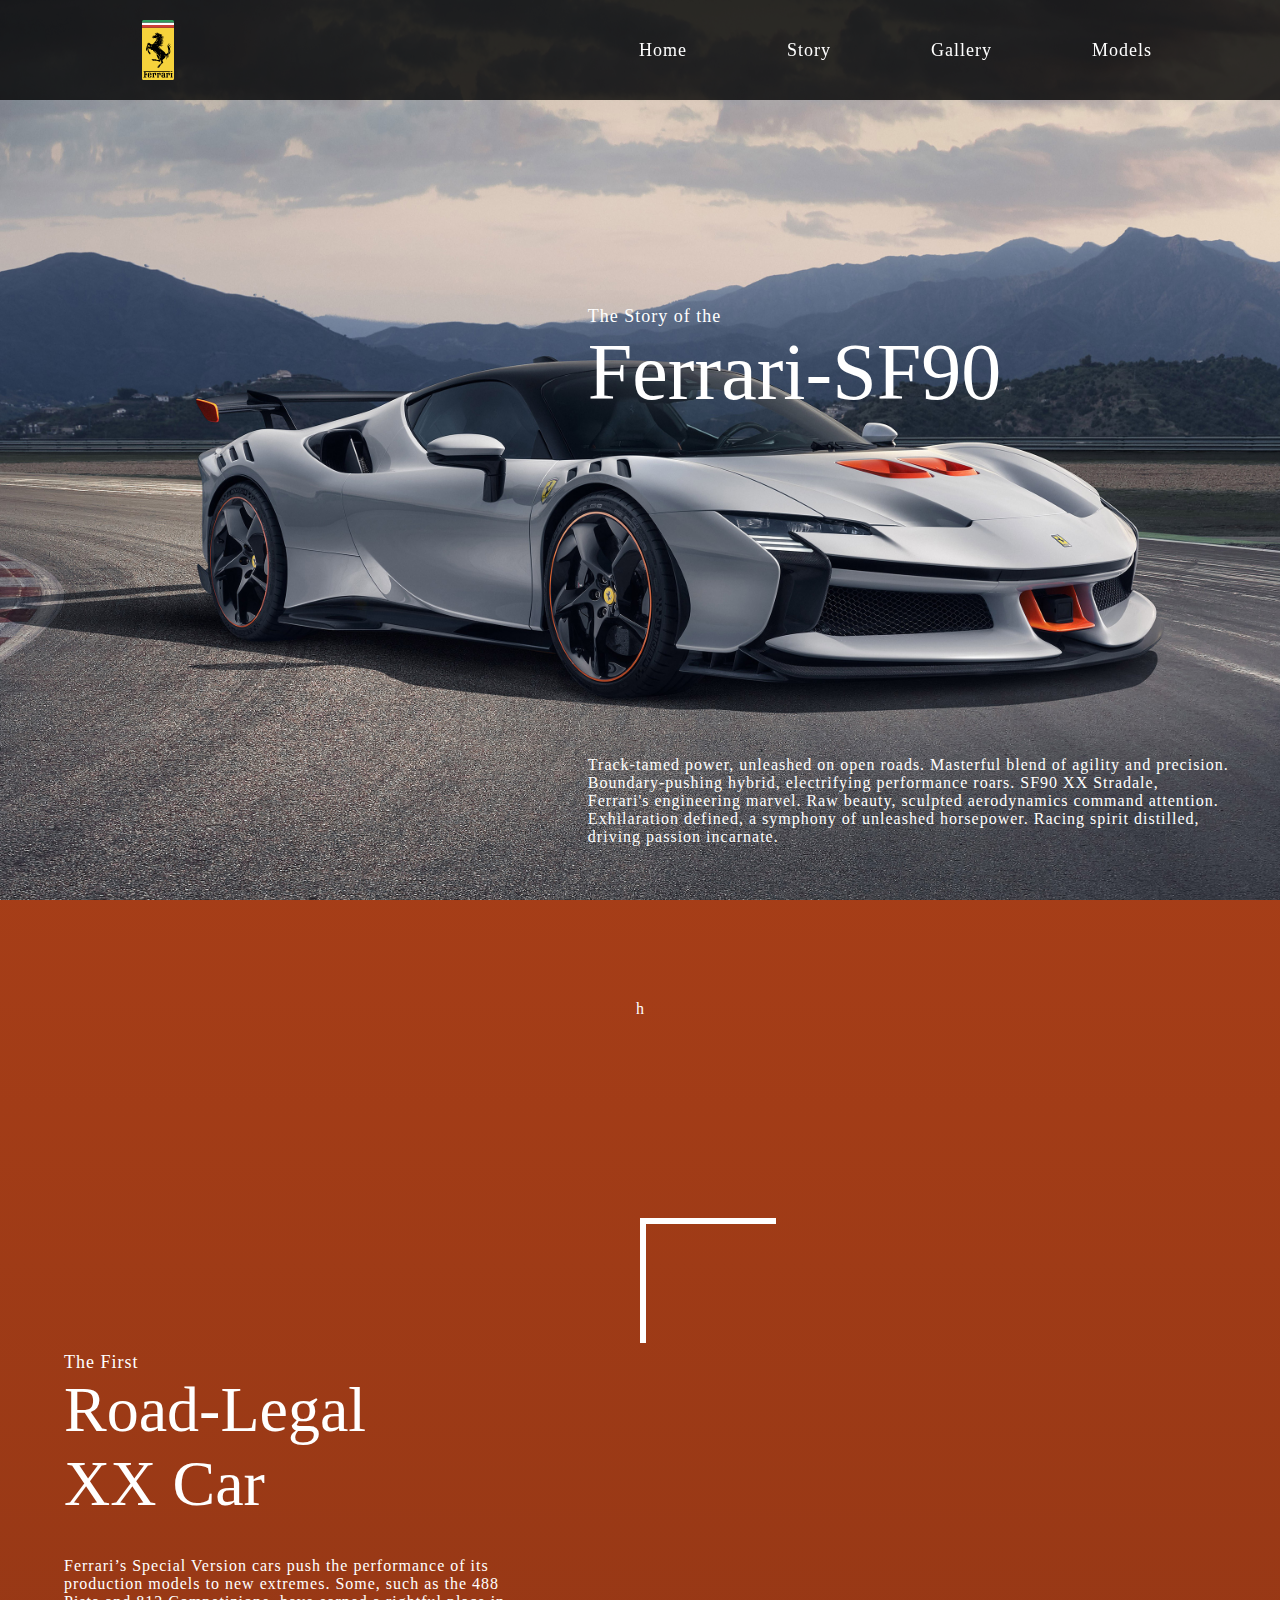
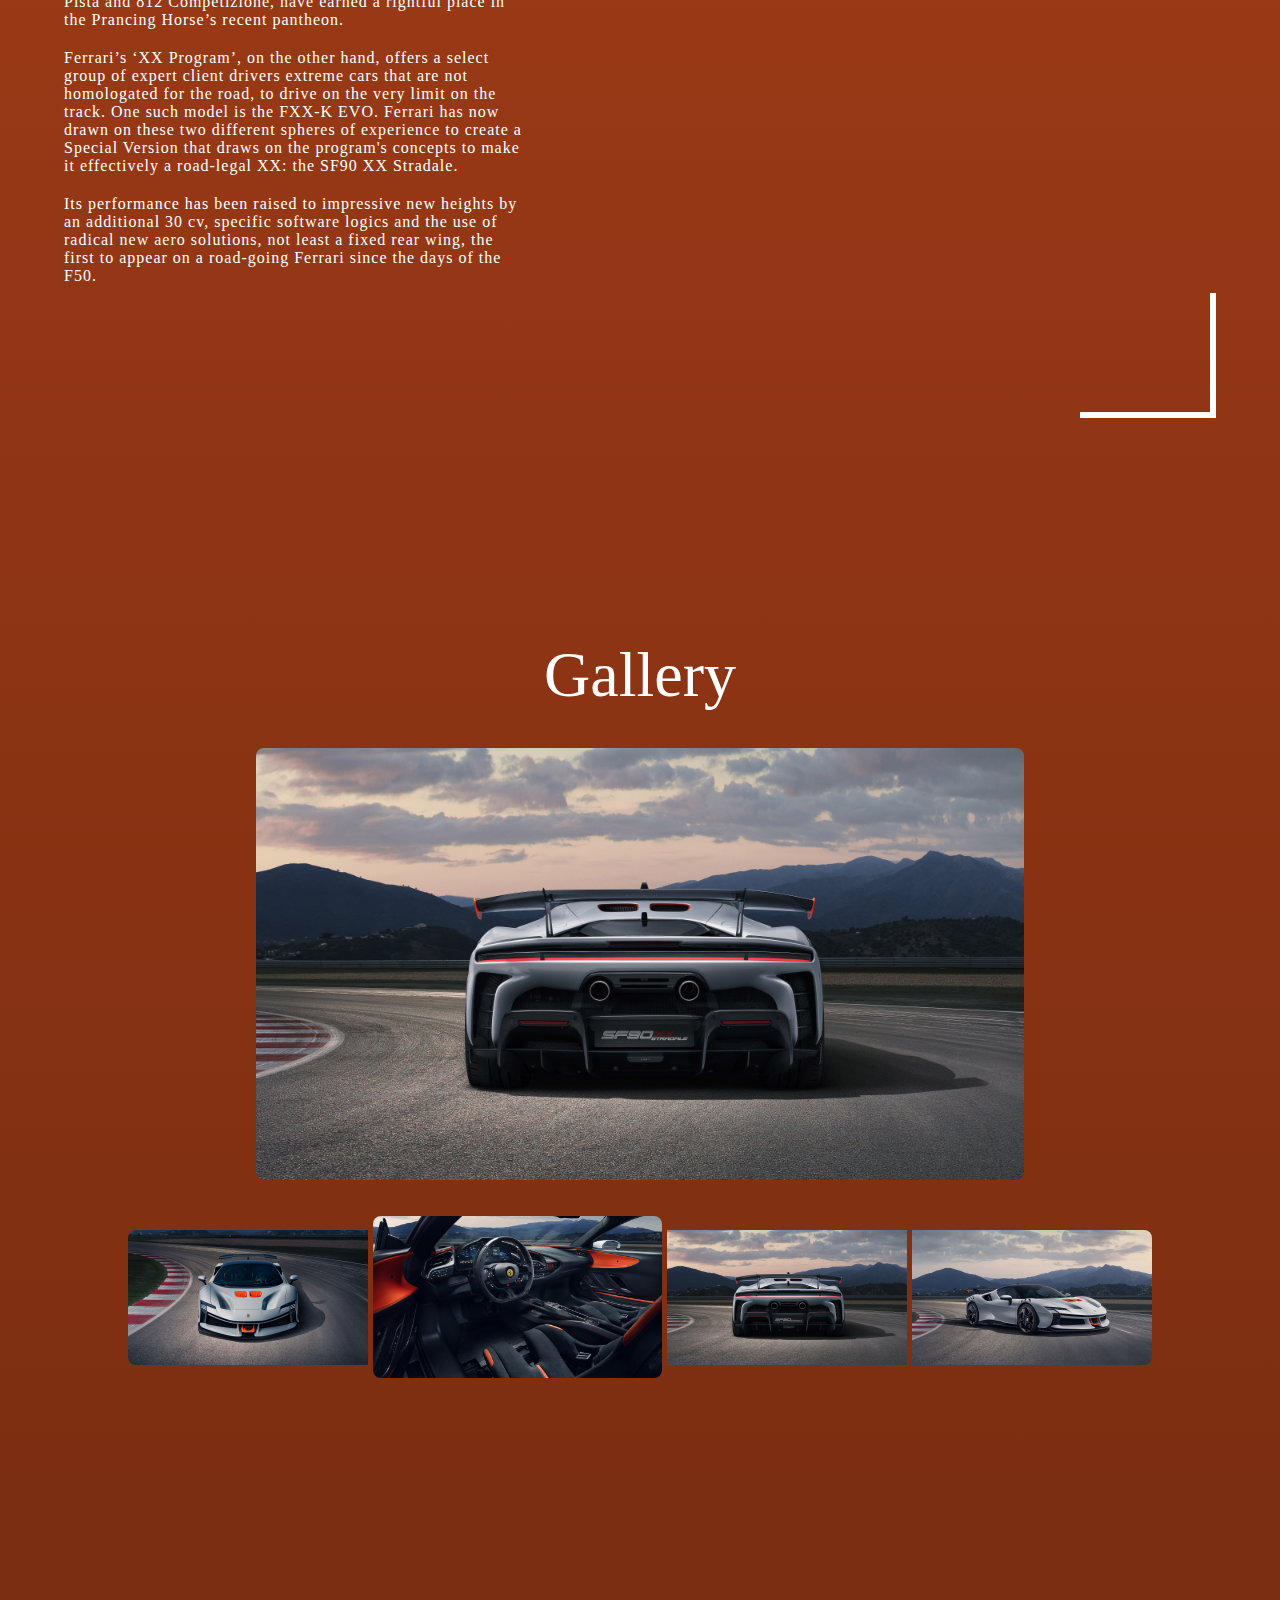
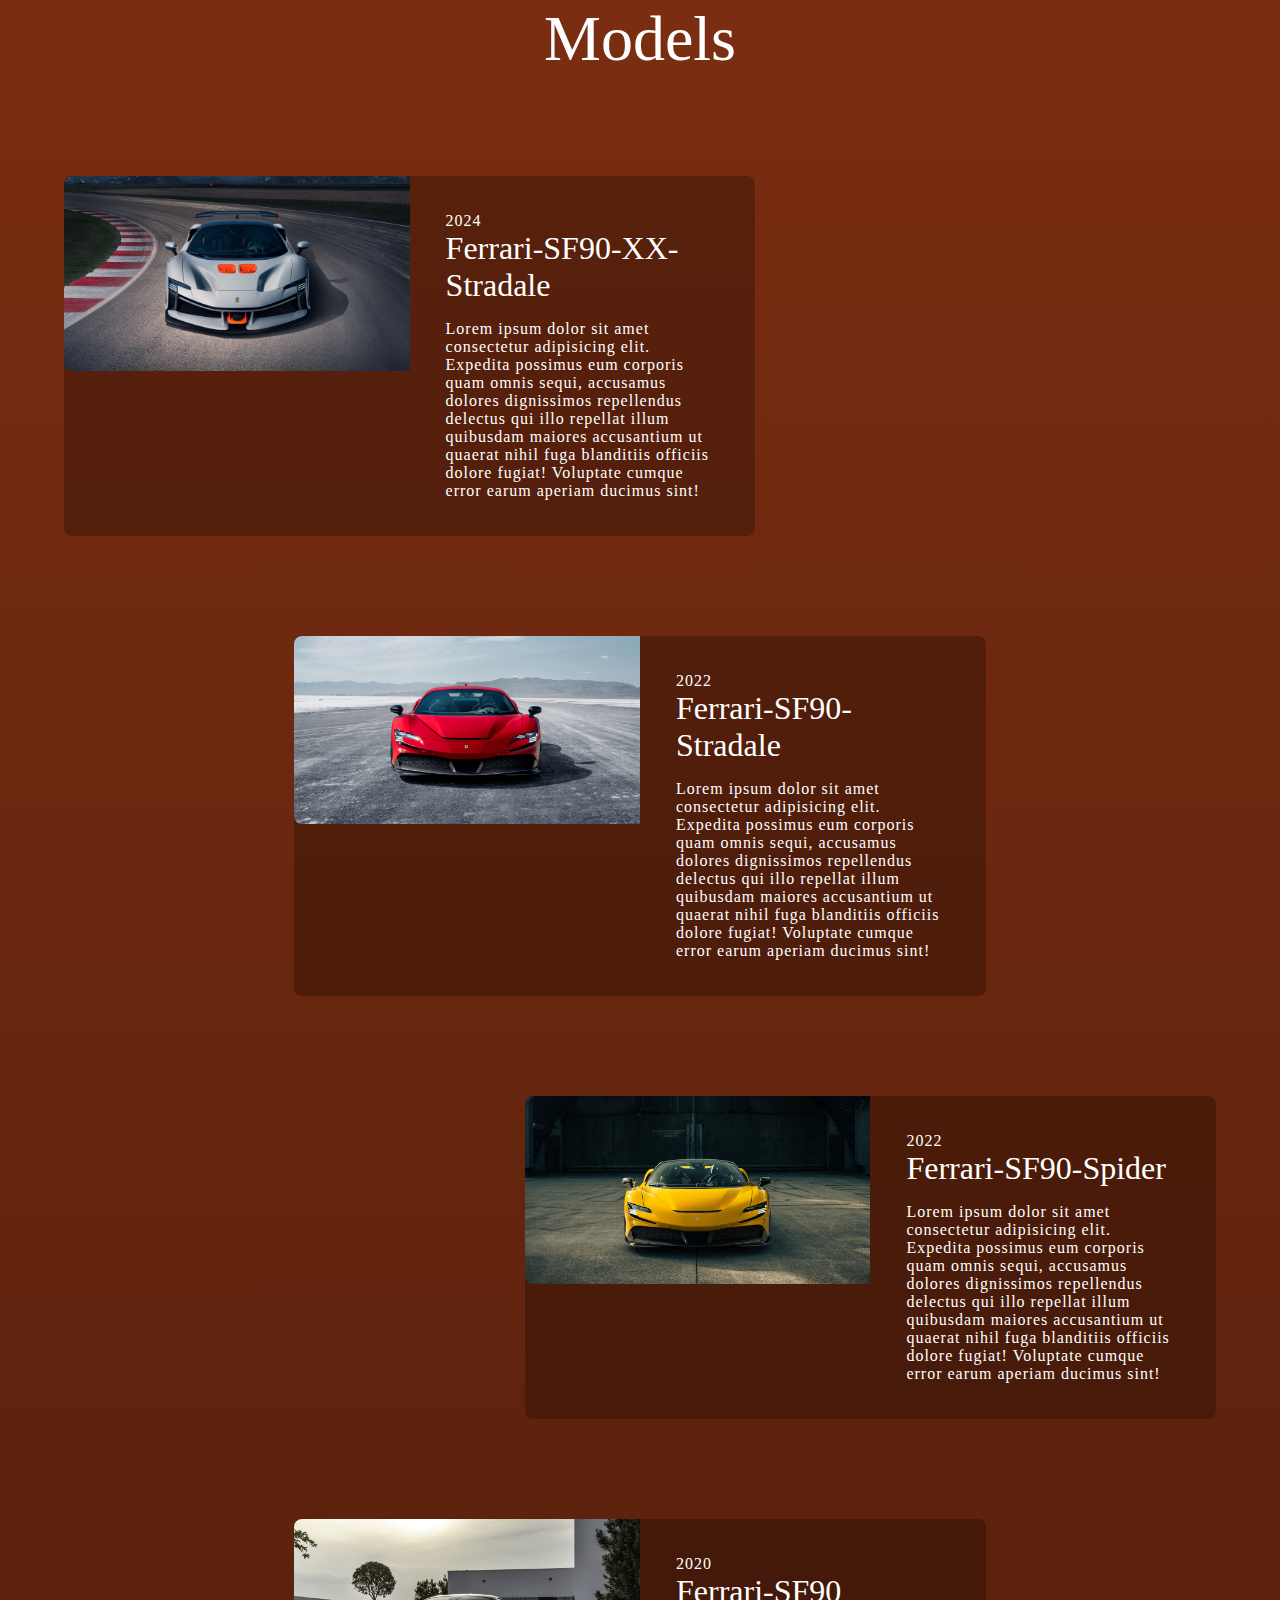
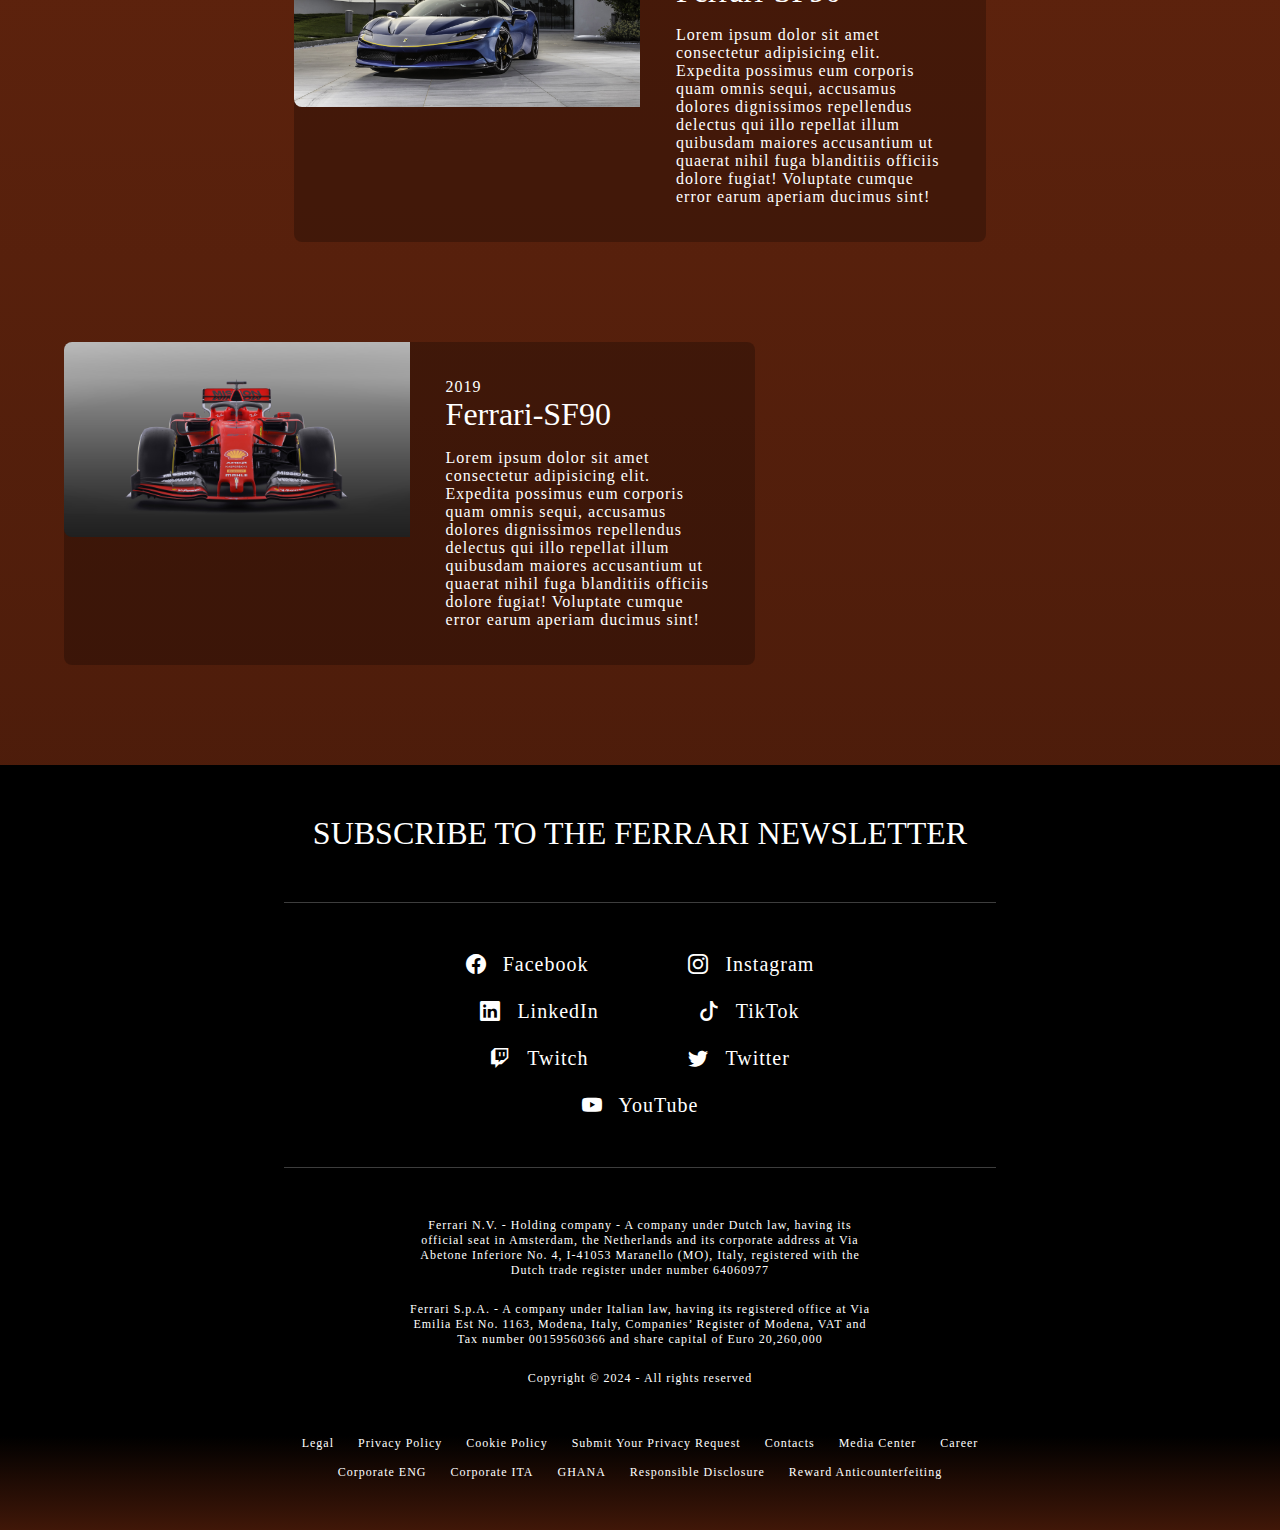
==== Ferrari/index.html @ c0ad2fe6 "Initial Git Push" ====
<!DOCTYPE html>
<html lang="en">
  <!-- ---------------------------------------------------------------------------------------- -->
  <head>
    <!-- Metadata -->
    <!-- ---------------------------------------------------------------------------------------- -->
    <meta charset="UTF-8" />
    <meta name="viewport" content="width=device-width, initial-scale=1.0" />
    <meta name="author" content="Christopher Odoom" />
    <!-- ---------------------------------------------------------------------------------------- -->
    <!-- Favicon -->
    <!-- ---------------------------------------------------------------------------------------- -->
    <link rel="icon" type="image/svg+xml" href="assets/svg/ferrari-rect.svg" />
    <!-- ---------------------------------------------------------------------------------------- -->
    <!-- Title -->
    <!-- ---------------------------------------------------------------------------------------- -->
    <title>Ferrari SF90</title>
    <!-- ---------------------------------------------------------------------------------------- -->
    <!-- Stylesheets -->
    <!-- ---------------------------------------------------------------------------------------- -->
    <!-- Custom -->
    <link rel="stylesheet" type="text/css" href="./assets/css/generic.css" />
    <link rel="stylesheet" type="text/css" href="./assets/css/home.css" />
    <link rel="stylesheet" type="text/css" href="./assets/css/story.css" />
    <link rel="stylesheet" type="text/css" href="./assets/css/gallery.css" />
    <link rel="stylesheet" type="text/css" href="./assets/css/models.css" />
    <link rel="stylesheet" type="text/css" href="./assets/css/footer.css" />
    <!-- Open-Source -->
    <link
      rel="stylesheet"
      type="text/css"
      href="./assets/css/open-source/bootstrap-icons/bootstrap-icons.min.css"
    />
    <!-- ---------------------------------------------------------------------------------------- -->
  </head>
  <!-- ---------------------------------------------------------------------------------------- -->
  <!-- Body -->
  <!-- ---------------------------------------------------------------------------------------- -->
  <body>
    <!-- ---------------------------------------------------------------------------------------- -->
    <main class="container">
      <!-- Navbar -->
      <!-- ----------------------------------------------------------------------------------- -->
      <header id="navbar">
        <nav>
          <!-- Logo -->
          <img src="./assets/svg/ferrari-rect.svg" alt="logo" />
          <!-- Nav Links -->
          <ul id="nav-links">
            <li><a href="#home-container">Home</a></li>
            <li><a href="#story-container">Story</a></li>
            <li><a href="#gallery-container">Gallery</a></li>
            <li><a href="#models-container">Models</a></li>
            <!-- <li><a href="#contact">Contact Us</a></li> -->
          </ul>
        </nav>
      </header>
      <!-- ----------------------------------------------------------------------------------- -->
      <!-- Home Container-->
      <!-- ----------------------------------------------------------------------------------- -->
      <section id="home-container">
        <!-- Home-Text-Container -->
        <!-- ----------------------------------------------------------------------------------- -->
        <div class="home-text-container">
          <header class="home-head">
            <p class="pre-head">The Story of the</p>
            <h1>Ferrari-SF90</h1>
          </header>
          <!-- Home-Paragraph -->
          <!-- ----------------------------------------------------------------------------------- -->
          <p class="home-paragraph">
            Track-tamed power, unleashed on open roads. Masterful blend of
            agility and precision. <br />
            Boundary-pushing hybrid, electrifying performance roars. SF90 XX
            Stradale, <br />
            Ferrari's engineering marvel. Raw beauty, sculpted aerodynamics
            command attention. <br />
            Exhilaration defined, a symphony of unleashed horsepower. Racing
            spirit distilled, <br />
            driving passion incarnate.
          </p>
        </div>
      </section>
      h
      <!-- ----------------------------------------------------------------------------------- -->
      <!-- Story Container-->
      <!-- ----------------------------------------------------------------------------------- -->
      <section id="story-container">
        <div class="story-sub-container">
          <!-- Story-Text-Container -->
          <!-- ----------------------------------------------------------------------------------- -->
          <div class="story-text-container">
            <header>
              <p class="pre-head">The First</p>
              <h2>
                Road-Legal <br />
                XX Car
              </h2>
            </header>
            <!-- Story-Paragraphs -->
            <!-- ----------------------------------------------------------------------------------- -->
            <div class="story-p-container">
              <p class="story-p">
                Ferrari’s Special Version cars push the performance of its
                production models to new extremes. Some, such as the 488 Pista
                and 812 Competizione, have earned a rightful place in the
                Prancing Horse’s recent pantheon.
              </p>
              <p class="story-p">
                Ferrari’s ‘XX Program’, on the other hand, offers a select group
                of expert client drivers extreme cars that are not homologated
                for the road, to drive on the very limit on the track. One such
                model is the FXX-K EVO. Ferrari has now drawn on these two
                different spheres of experience to create a Special Version that
                draws on the program's concepts to make it effectively a
                road-legal XX: the SF90 XX Stradale.
              </p>
              <p class="story-p">
                Its performance has been raised to impressive new heights by an
                additional 30 cv, specific software logics and the use of
                radical new aero solutions, not least a fixed rear wing, the
                first to appear on a road-going Ferrari since the days of the
                F50.
              </p>
            </div>
          </div>
          <!-- ----------------------------------------------------------------------------------- -->
          <!-- Story-Image-Container -->
          <!-- ----------------------------------------------------------------------------------- -->
          <div class="story-img">
            <!-- Story-Image-Borders -->
            <!-- ----------------------------------------------------------------------------------- -->
            <div class="top-left"></div>
            <!-- <div class="top-right"></div> -->
            <!-- <div class="bottom-left"></div> -->
            <div class="bottom-right"></div>
            <!-- ----------------------------------------------------------------------------------- -->
            <!-- Story-Image -->
            <!-- ----------------------------------------------------------------------------------- -->
            <div class="s-img">
              <img src="./assets/images/Mask-Interior.png" alt="" />
            </div>
            <!-- ----------------------------------------------------------------------------------- -->
          </div>
          <!-- ----------------------------------------------------------------------------------- -->
        </div>
      </section>
      <!-- ----------------------------------------------------------------------------------- -->
      <!-- Gallery -->
      <!-- ----------------------------------------------------------------------------------- -->
      <section id="gallery-container">
        <!-- head -->
        <!-- ----------------------------------------------------------------------------------- -->
        <header>
          <h2>Gallery</h2>
        </header>
        <!-- ----------------------------------------------------------------------------------- -->
        <!-- Gallery Preview -->
        <!-- ----------------------------------------------------------------------------------- -->
        <div class="gallery-preview">
          <img
          src="./assets/images/2024-Ferrari-SF90-XX-Stradale-Rear.png"
          alt=""
          />
        </div>
        <!-- ----------------------------------------------------------------------------------- -->
        <!-- Gallery Images -->
        <!-- ----------------------------------------------------------------------------------- -->
        <div class="gallery-img">
          <div class="img-1">
            <img
              src="./assets/images/2024-Ferrari-SF90-XX-Stradale-Front.png"
              alt=""
            />
          </div>
          <div class="img-2">
            <img
              src="./assets/images/2024-Ferrari-SF90-XX-Stradale-Interior.png"
              alt=""
            />
          </div>
          <div class="img-3">
            <img
              src="./assets/images/2024-Ferrari-SF90-XX-Stradale-Rear.png"
              alt=""
            />
          </div>
          <div class="img-4">
            <img
              src="./assets/images/2024-Ferrari-SF90-XX-Stradale.png"
              alt=""
            />
          </div>
        </div>
        <!-- ----------------------------------------------------------------------------------- -->
        <!-- End -->
      </section>
      <!-- ----------------------------------------------------------------------------------- -->
      <!-- Models -->
      <!-- ----------------------------------------------------------------------------------- -->
      <section id="models-container">
        <!-- head -->
        <header>
          <h2>Models</h2>
        </header>
        <!-- models -->
        <!-- 01 -->
        <div class="model-1">
          <!-- Model 1 Image -->
          <img
            src="./assets/images/2024-Ferrari-SF90-XX-Stradale-Front.png"
            alt=""
          />
          <!-- Model 1 Text -->
          <div class="text">
            <div class="head">
              <p>2024</p>
              <h3>Ferrari-SF90-XX-Stradale</h3>
            </div>
            <p>
              Lorem ipsum dolor sit amet consectetur adipisicing elit. Expedita
              possimus eum corporis quam omnis sequi, accusamus dolores
              dignissimos repellendus delectus qui illo repellat illum quibusdam
              maiores accusantium ut quaerat nihil fuga blanditiis officiis
              dolore fugiat! Voluptate cumque error earum aperiam ducimus sint!
            </p>
          </div>
        </div>
        <!-- 02 -->
        <div class="model-2">
          <!-- Model 2 Image -->
          <img
            src="./assets/images/2022-Novitec-Ferrari-SF90-Stradale-Front.png"
            alt=""
          />
          <!-- Model 2 Text -->
          <div class="text">
            <div class="head">
              <p>2022</p>
              <h3>Ferrari-SF90-Stradale</h3>
            </div>
            <p>
              Lorem ipsum dolor sit amet consectetur adipisicing elit. Expedita
              possimus eum corporis quam omnis sequi, accusamus dolores
              dignissimos repellendus delectus qui illo repellat illum quibusdam
              maiores accusantium ut quaerat nihil fuga blanditiis officiis
              dolore fugiat! Voluptate cumque error earum aperiam ducimus sint!
            </p>
          </div>
        </div>
        <!-- 03 -->
        <div class="model-3">
          <!-- Model 3 Image -->
          <img
            src="./assets/images/2022-Novitec-Ferrari-SF90-Spider-Front.png"
            alt=""
          />
          <!-- Model 3 Text -->
          <div class="text">
            <div class="head">
              <p>2022</p>
              <h3>Ferrari-SF90-Spider</h3>
            </div>
            <p>
              Lorem ipsum dolor sit amet consectetur adipisicing elit. Expedita
              possimus eum corporis quam omnis sequi, accusamus dolores
              dignissimos repellendus delectus qui illo repellat illum quibusdam
              maiores accusantium ut quaerat nihil fuga blanditiis officiis
              dolore fugiat! Voluptate cumque error earum aperiam ducimus sint!
            </p>
          </div>
        </div>
        <!-- 04 -->
        <div class="model-4">
          <!-- Model 4 Image -->
          <img src="./assets/images/2020-Ferrari-SF90-Stradale.png" alt="" />
          <!-- Model 4 Text -->
          <div class="text">
            <div class="head">
              <p>2020</p>
              <h3>Ferrari-SF90</h3>
            </div>
            <p>
              Lorem ipsum dolor sit amet consectetur adipisicing elit. Expedita
              possimus eum corporis quam omnis sequi, accusamus dolores
              dignissimos repellendus delectus qui illo repellat illum quibusdam
              maiores accusantium ut quaerat nihil fuga blanditiis officiis
              dolore fugiat! Voluptate cumque error earum aperiam ducimus sint!
            </p>
          </div>
        </div>
        <!-- 05 -->
        <div class="model-5">
          <!-- Model 5 Image -->
          <img
            src="./assets/images/2019-Formula1-Ferrari-SF90-Front.png"
            alt=""
          />
          <!-- Model 5 Text -->
          <div class="text">
            <div class="head">
              <p>2019</p>
              <h3>Ferrari-SF90</h3>
            </div>
            <p>
              Lorem ipsum dolor sit amet consectetur adipisicing elit. Expedita
              possimus eum corporis quam omnis sequi, accusamus dolores
              dignissimos repellendus delectus qui illo repellat illum quibusdam
              maiores accusantium ut quaerat nihil fuga blanditiis officiis
              dolore fugiat! Voluptate cumque error earum aperiam ducimus sint!
            </p>
          </div>
        </div>
        <!-- End -->
      </section>
      <!-- ----------------------------------------------------------------------------------- -->
      <!-- Footer -->
      <footer>
        <div class="newsletter">
          <h4>Subscribe to The Ferrari Newsletter</h4>
        </div>
        <div class="social-border">
          <div class="socials">
            <a href="#" class="social"
              ><i class="bi bi-facebook"></i>Facebook</a
            >
            <a href="#" class="social"
              ><i class="bi bi-instagram"></i>Instagram</a
            >
            <a href="#" class="social"
              ><i class="bi bi-linkedin"></i>LinkedIn</a
            >
            <a href="#" class="social"><i class="bi bi-tiktok"></i>TikTok</a>
            <a href="#" class="social"><i class="bi bi-twitch"></i>Twitch</a>
            <a href="#" class="social"><i class="bi bi-twitter"></i>Twitter</a>
            <a href="#" class="social"><i class="bi bi-youtube"></i>YouTube</a>
          </div>
        </div>
        <div class="info">
          <!-- p1 -->
          <p>
            Ferrari N.V. - Holding company - A company under Dutch law, having
            its official seat in Amsterdam, the Netherlands and its corporate
            address at Via Abetone Inferiore No. 4, I-41053 Maranello (MO),
            Italy, registered with the Dutch trade register under number
            64060977
          </p>
          <!-- p2 -->
          <p>
            Ferrari S.p.A. - A company under Italian law, having its registered
            office at Via Emilia Est No. 1163, Modena, Italy, Companies’
            Register of Modena, VAT and Tax number 00159560366 and share capital
            of Euro 20,260,000
          </p>
          <!-- Copyright -->
          <p>Copyright © 2024 - All rights reserved</p>
        </div>
        <div class="footer-list">
          <ul>
            <li><a href="#">Legal</a></li>
            <li><a href="#">Privacy Policy</a></li>
            <li><a href="#">Cookie Policy</a></li>
            <li><a href="#">Submit Your Privacy Request</a></li>
            <li><a href="#">Contacts</a></li>
            <li><a href="#">Media Center</a></li>
            <li><a href="#">Career</a></li>
            <li><a href="#">Corporate ENG</a></li>
            <li><a href="#">Corporate ITA</a></li>
            <li><a href="#">GHANA</a></li>
            <li><a href="#">Responsible Disclosure</a></li>
            <li><a href="#">Reward Anticounterfeiting</a></li>
          </ul>
        </div>
        <!-- End -->
      </footer>
      <!-- ----------------------------------------------------------------------------------- -->
    </main>
  </body>
</html>
---- Ferrari/assets/css/generic.css ----
* {
  margin: 0;
  padding: 0;
  box-sizing: border-box;

  font-family: "Founders Grotesk";
  color: #ffffff;

  scroll-behavior: smooth;
}

/* ---------------------------------------------------------------- */
/* Text */
/* ---------------------------------------------------------------- */
h1 {
  font-size: 80px;
  font-family: "Sainte Colombe";
  font-weight: 400;
}

h2 {
  font-size: 64px;
  font-family: "Sainte Colombe";
  font-weight: 400;
}

h3 {
  font-size: 32px;
  font-weight: 300;
  font-family: "Sainte Colombe";
}

h4 {
  font-size: 32px;
  font-family: "Sainte Colombe";
  font-weight: 200;

  text-transform: uppercase;
}

p {
  font-size: 16px;
  font-family: "Founders Grotesk";
  font-weight: 100;
  /* word-spacing: 4px; */
  letter-spacing: 1px;
}

/* ---------------------------------------------------------------- */
/* Links */
/* ---------------------------------------------------------------- */
a {
  text-decoration: none;
  list-style: none;
}

/* ---------------------------------------------------------------- */
/* Navbar */
/* ---------------------------------------------------------------- */

#navbar {
  width: 100%;

  display: flex;
  justify-content: center;
  position: fixed;

  /* Makes sure navbar is on top of all other elements */
  z-index: 10;

  background-color: hsla(0, 0%, 0%, 80%);
}

nav {
  width: 80vw;

  display: flex;
  justify-content: space-between;
  align-items: center;

  margin: 20px auto;

  /* background-color: hsl(0, 0%, 20%); */
  color: #ffffff;
}

nav ul {
  display: flex;
  align-items: center;
  gap: 100px;
}

nav ul li {
  list-style: none;
  font-weight: 200;
  letter-spacing: 1px;
  font-size: 18px;
}

nav ul li a {
  text-decoration: none;
  color: #ffffff;
}

/* ---------------------------------------------------------------- */
/* Main */
/* ---------------------------------------------------------------- */
.container {
  display: flex;
  flex-direction: column;

  align-items: center;
  gap: 100px;

  background: linear-gradient(hsla(16, 75%, 41%, 1), hsla(16, 76%, 14%, 1));
}
---- Ferrari/assets/css/home.css ----
/* Home Container */
/* ---------------------------------------------------------------- */
#home-container {
  width: 100%;

  display: flex;
  flex-direction: column;

  /* to position the text at the rigth botom corner */
  /* ---------------------------------------------------------------- */
  align-items: end;
  justify-content: flex-end;
  /* ---------------------------------------------------------------- */

  background-image: url(../images/2024-Ferrari-SF90-XX-Stradale.png);
  background-position: center;
  background-size: cover;

  height: 100vh;
}

/* ---------------------------------------------------------------- */
/* Home Text */
/* ---------------------------------------------------------------- */

.pre-head {
  font-family: "Sainte Colombe";
  font-size: 18px;
}

.home-text-container {
  display: flex;
  flex-direction: column;
  justify-content: space-between;

  margin: 0 4vw 6vh 0;

  width: auto;
  height: 60%;

  color: #ffffff;
}
---- Ferrari/assets/css/story.css ----
/* Story Container */
/* ---------------------------------------------------------------- */
#story-container {
  width: 90vw;
  height: 100vh;

  display: flex;

  padding-top: 100px
}

.story-sub-container {
  display: flex;

  width: 100%;

  box-sizing: border-box;

  /* background-color: hsl(0, 0%, 50%); */
}

/* ---------------------------------------------------------------- */
/* Story Text Container */
/* ---------------------------------------------------------------- */

.story-text-container {
  width: 50%;
  height: 100%;

  display: flex;
  flex-direction: column;
  justify-content: center;
  gap: 36px;
}

.story-p-container {
  width: 80%;
  display: flex;
  flex-wrap: wrap;

  gap: 20px;
}

/* ---------------------------------------------------------------- */
/* Story Image Container */
/* ---------------------------------------------------------------- */

.story-img {
  position: relative;

  display: inline-block;

  width: 50%;

  /* background-color: #7f7f7f; */
}

/* ---------------------------------------------------------------- */
/* Image Borders */
/* ---------------------------------------------------------------- */
.top-left {
  width: 136px;
  height: 125px;

  border-top: 6px solid #ffffff;
  border-left: 6px solid #ffffff;

  /* to position them in their corners */
  position: absolute;
  top: 0;
  left: 0;
}

.top-right {
  width: 136px;
  height: 125px;

  border-top: 6px solid #ffffff;
  border-right: 6px solid #ffffff;

  /* to position them in their corners */
  position: absolute;
  top: 0;
  right: 0;
}

.bottom-left {
  width: 136px;
  height: 125px;

  border-bottom: 6px solid #ffffff;
  border-left: 6px solid #ffffff;

  /* to position them in their corners */
  position: absolute;
  bottom: 0;
  left: 0;
}

.bottom-right {
  width: 136px;
  height: 125px;

  border-bottom: 6px solid #ffffff;
  border-right: 6px solid #ffffff;

  /* to position them in their corners */
  position: absolute;
  bottom: 0;
  right: 0;
}

/* ---------------------------------------------------------------- */
/* Story Image */
/* ---------------------------------------------------------------- */
.s-img {
  width: 100%;
  
  display: flex;

  justify-content: center;
  align-items: center;
  
  position: absolute;
  

  top: 50%;
  left: 50%;

  transform: translate(-50%, -50%);
}

.s-img img {
  max-width: 84%;
  /* max-height: 80%; */
  display: inline-block;

  /* Makes sure it is behind the navbar */
  z-index: 1;
}
---- Ferrari/assets/css/gallery.css ----
#gallery-container{
    display: flex;
    flex-direction: column;

    align-items: center;
    justify-items: center;

    padding-top: 120px;
    
    gap: 4vh;
    /* background-color: hsl(0, 0%, 80%); */
}

.gallery-preview{
    display: flex;
    flex-direction: column;

    align-items: center;
    
    width: 80vw;
    
    /* background-color: hsl(0, 0%, 70%); */
}

.gallery-preview img{
    width: 60vw;;

    border-radius: 8px;
}

.gallery-img{
    display: flex;
    justify-content: center;

    align-items: center;

    gap: 5px;
    
    width: 80vw;

    /* background-color: hsl(0, 0%, 60%); */
}

 
.img-1,
.img-3, 
.img-4
{
    width: 20vw;
}

.img-2{
    width: 24vw;
}

.img-1 img,
.img-2 img,
.img-3 img,
 .img-4 img
 {
    width: 100%;
 }

 .img-1 img{
    border-radius: 8px 0 0 8px;
 }

 .img-4 img{
    border-radius: 0 8px 8px 0;
 }

 .img-2 img{
    border-radius: 8px;
 }
---- Ferrari/assets/css/models.css ----
/* ---------------------------------------------------------------- */
/* Model Container */
/* ---------------------------------------------------------------- */

#models-container{
    width: 90vw;

    display: flex;
    flex-direction: column;

    gap: 100px;
    justify-content: center;

    padding-top: 120px
}

/* ---------------------------------------------------------------- */
/* Model Container Header */
/* ---------------------------------------------------------------- */

#models-container header{
    width: 100%;
    justify-items: center;
}

/* ---------------------------------------------------------------- */
/* Card Width */
/* ---------------------------------------------------------------- */

.model-1,
.model-2,
.model-3,
.model-4,
.model-5
{
    width: 60%;
    height: auto;

    display: flex;

    border-radius: 8px;

    background-color: hsl(0, 0%, 50%);

    background-color: hsla(0, 0%, 0%, 0.25);
}

/* ---------------------------------------------------------------- */
/* Spliting the Cards */
/* ---------------------------------------------------------------- */
.model-1 img,
.model-2 img,
.model-3 img,
.model-4 img,
.model-5 img
{
    width: 50%;
    height: 100%;

    border-radius: 8px 0 0 8px;
}

.model-1 .text,
.model-2 .text,
.model-3 .text,
.model-4 .text,
.model-5 .text
{
    width: 50%;
    padding: 36px;

    display: flex;
    flex-direction: column;

    gap: 16px;

    /* background-color: hsl(0, 0%, 20%); */
}

/* ---------------------------------------------------------------- */
/* Aligning The Cards */
/* ---------------------------------------------------------------- */
.model-1{
    align-self: flex-start;
}

.model-2{
    align-self: center;
}

.model-3{
    align-self: flex-end;
}

.model-4{
    align-self: center;
}

.model-5{
    align-self: flex-start;
}
---- Ferrari/assets/css/footer.css ----
/* Container */
/* ---------------------------------------------------------------- */

footer {
  padding: 50px 0 0 0;

  display: flex;
  flex-direction: column;
  align-items: center;

  width: 100%;
  gap: 50px;

  background-color: #000000;
  color: #ffffff;
}

/* ---------------------------------------------------------------- */
/* Socials */
/* ---------------------------------------------------------------- */

.socials {
  display: flex;
  flex-wrap: wrap;
  justify-content: center;

  gap: 100px;
  row-gap: 24px;

  width: 40vw;

  /* background-color: hsl(0, 0%, 50%); */
}

.social-border {
  display: flex;
  justify-content: center;

  border-top: 1px solid hsla(0, 0%, 100%, 24%);
  border-bottom: 1px solid hsla(0, 0%, 100%, 24%);

  padding: 50px 100px;
}

.socials a {
  display: flex;
  gap: 16px;

  text-decoration: none;
  list-style: none;
  font-weight: 400;

  color: #ffffff;

  font-size: 20px;
  letter-spacing: 1px;
}

/* ---------------------------------------------------------------- */
/* Paragraphs */
/* ---------------------------------------------------------------- */

.info {
  display: flex;
  flex-direction: column;
  align-items: center;
  text-align: center;

  gap: 24px;
  width: 36%;
}

.info p {
  font-size: 12px;
}

/* ---------------------------------------------------------------- */
/* List */
/* ---------------------------------------------------------------- */

.footer-list {
  display: flex;
  justify-content: center;

  width: 100%;

  background: linear-gradient(to bottom, #000000 0%, #401708 100%);
  padding-bottom: 50px;
}

footer ul {
  display: flex;
  justify-content: center;
  flex-wrap: wrap;

  gap: 24px;
  row-gap: 14px;
  width: 55%;

  overflow: hidden;

  /* background-color: hsl(0, 0%, 30%); */
}

footer ul li {
  text-decoration: none;
  list-style: none;

  letter-spacing: 1px;
  font-size: 12px;
  font-weight: 200;
}

footer ul li a {
  color: #ffffff;
}

/* ---------------------------------------------------------------- */
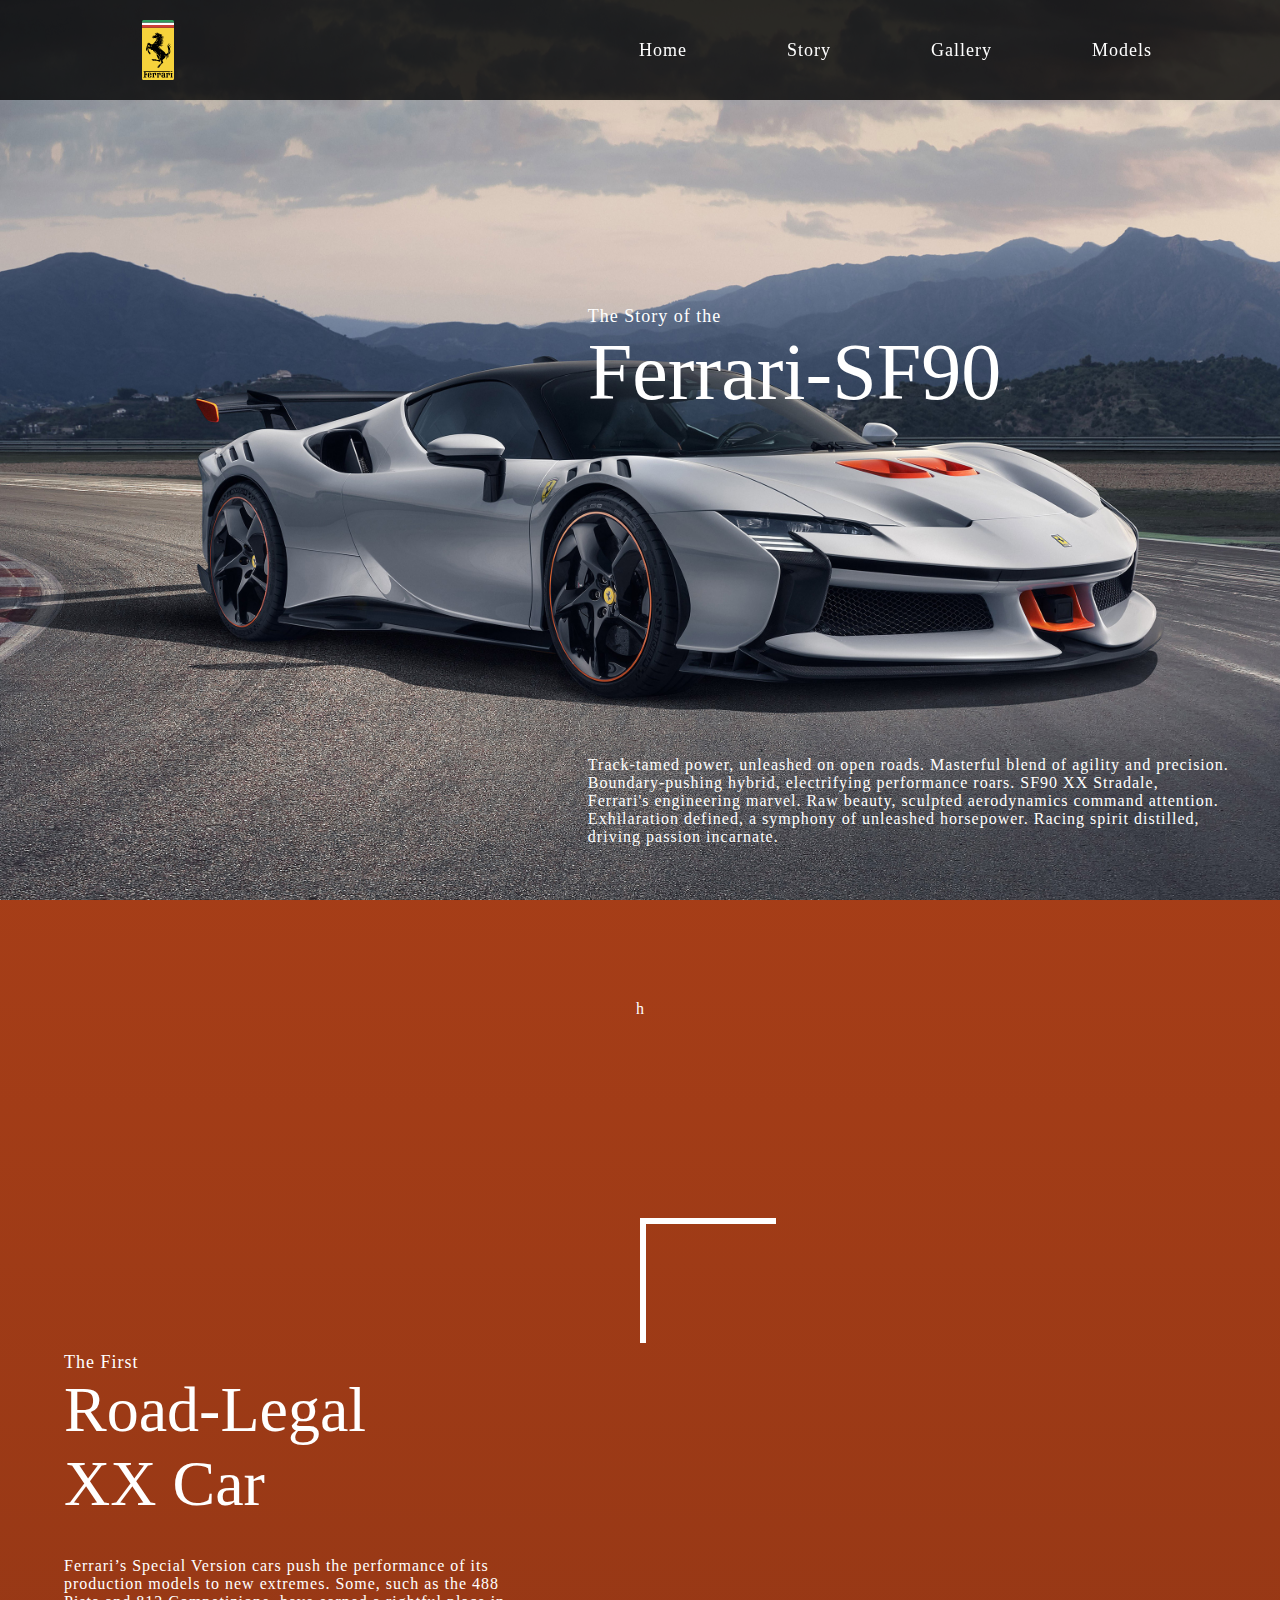
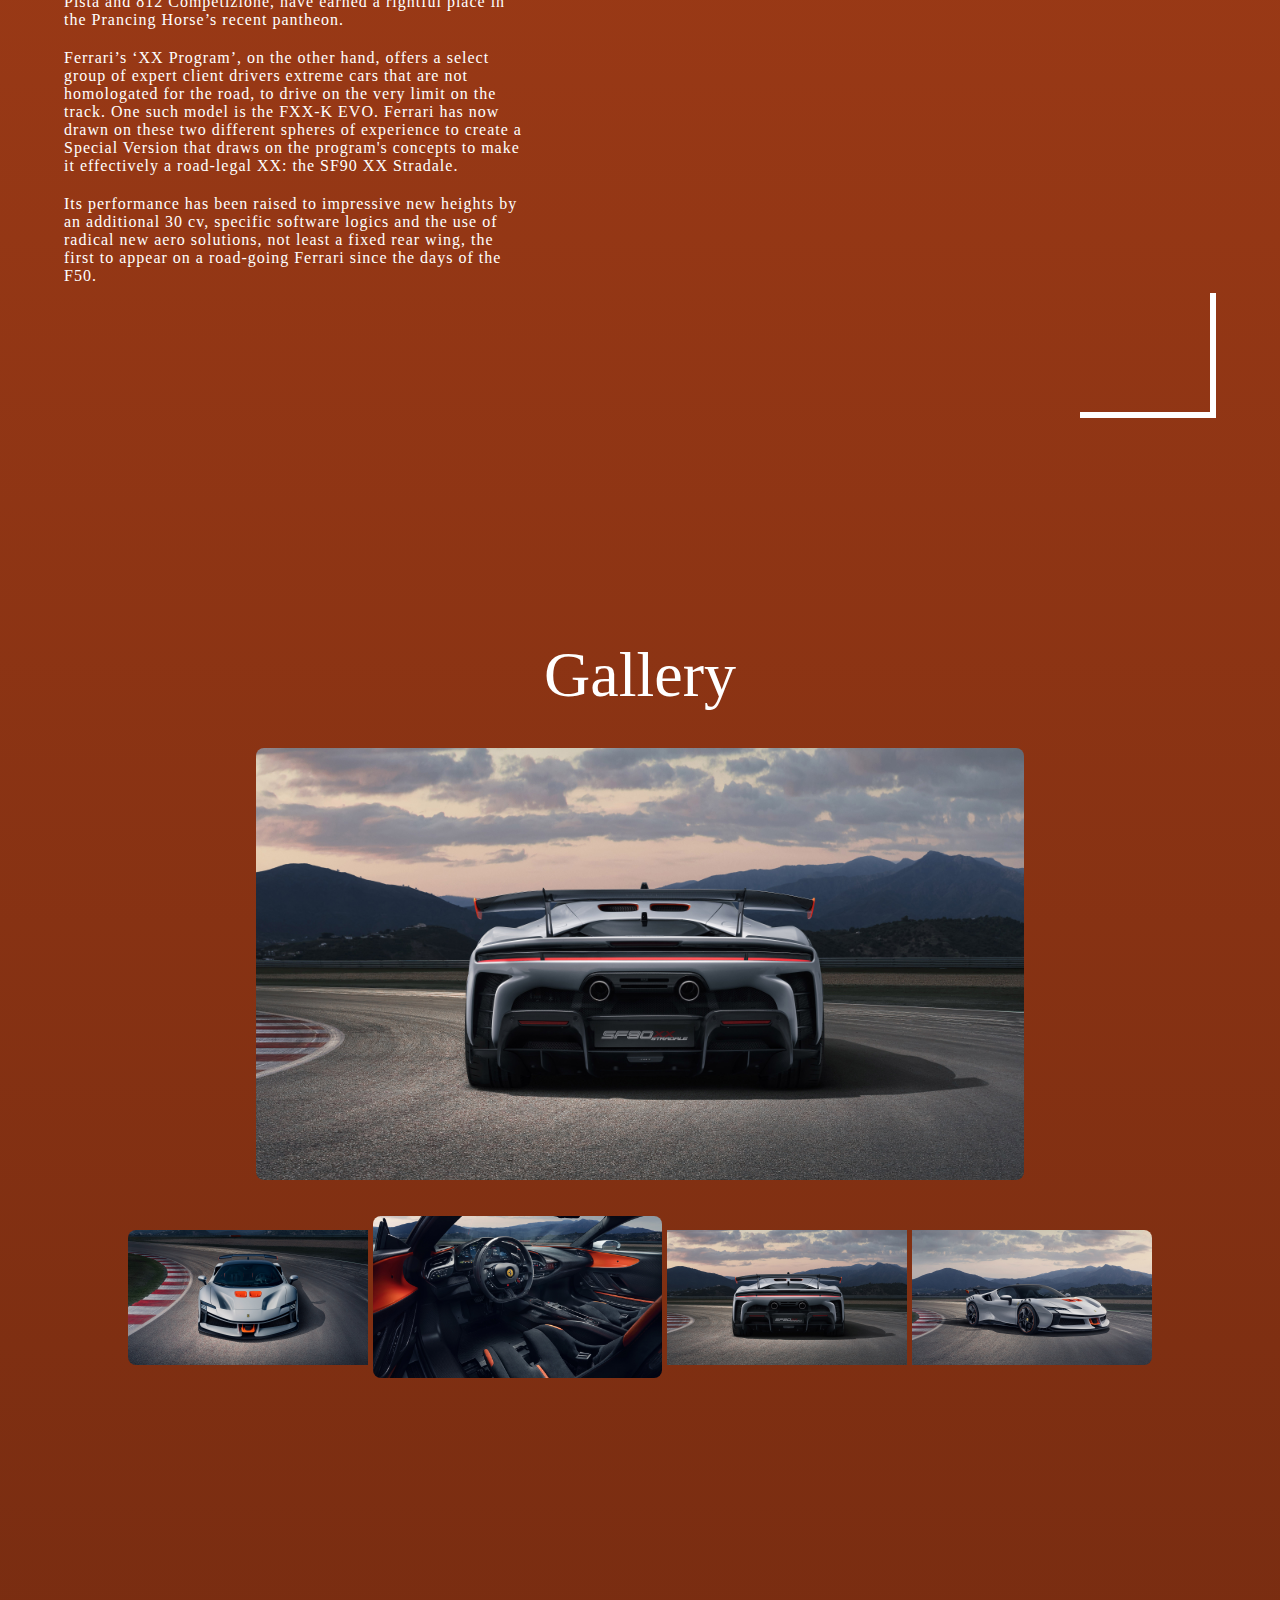
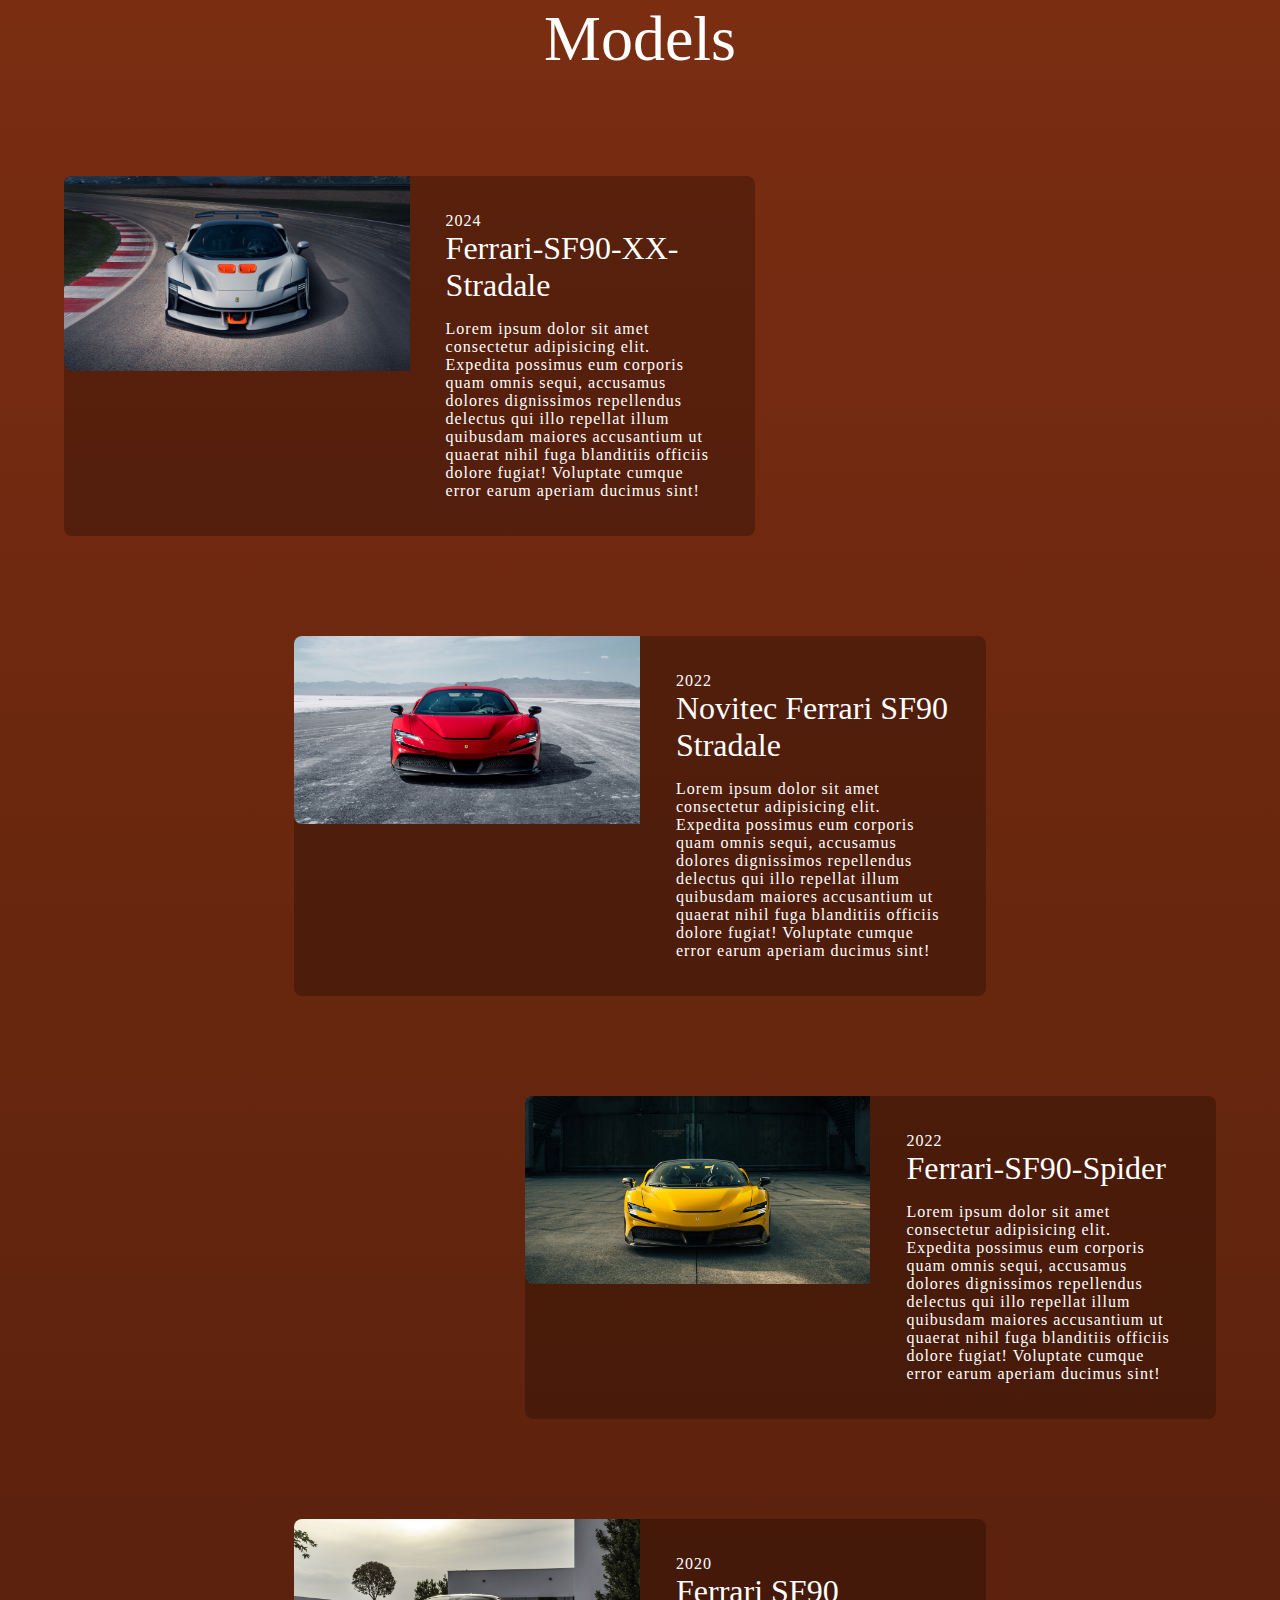
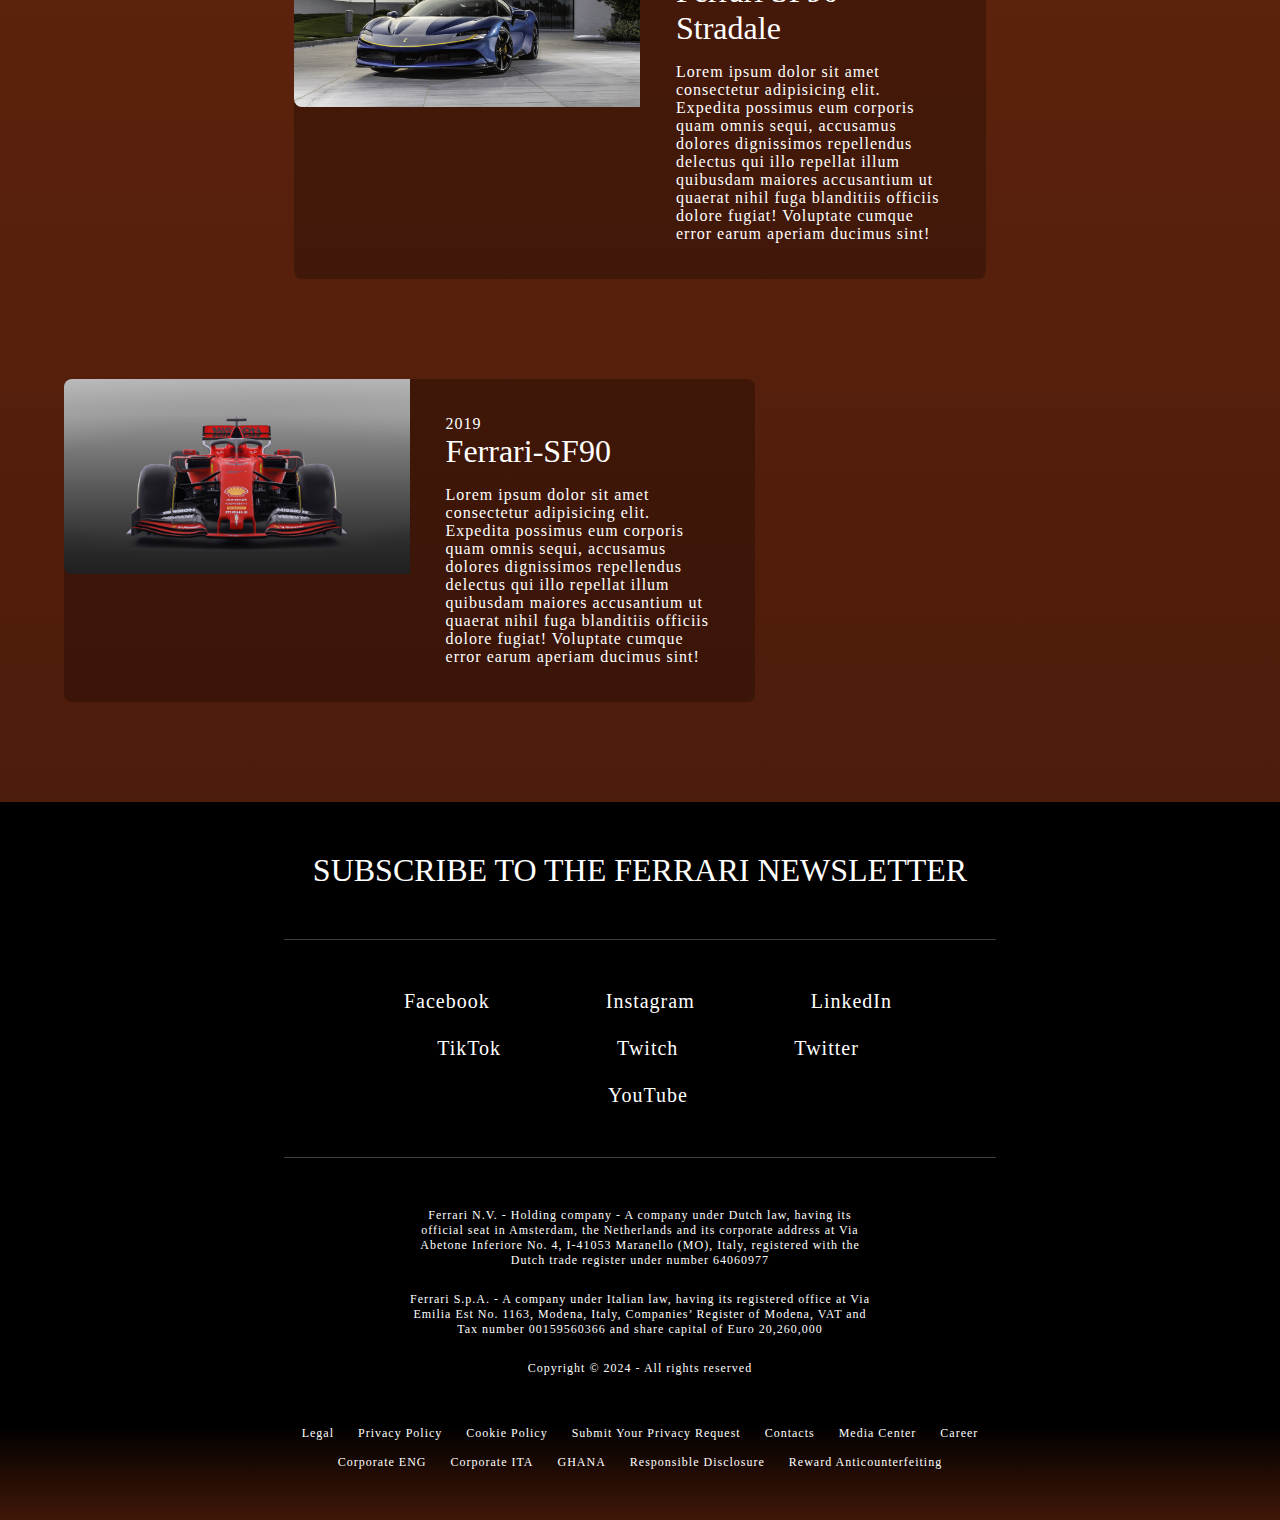
==== commit 36ced7d5: "CSS" ====
--- a/Ferrari/index.html
+++ b/Ferrari/index.html
@@ -18,19 +18,12 @@
     <!-- ---------------------------------------------------------------------------------------- -->
     <!-- Stylesheets -->
     <!-- ---------------------------------------------------------------------------------------- -->
-    <!-- Custom -->
     <link rel="stylesheet" type="text/css" href="./assets/css/generic.css" />
     <link rel="stylesheet" type="text/css" href="./assets/css/home.css" />
     <link rel="stylesheet" type="text/css" href="./assets/css/story.css" />
     <link rel="stylesheet" type="text/css" href="./assets/css/gallery.css" />
     <link rel="stylesheet" type="text/css" href="./assets/css/models.css" />
     <link rel="stylesheet" type="text/css" href="./assets/css/footer.css" />
-    <!-- Open-Source -->
-    <link
-      rel="stylesheet"
-      type="text/css"
-      href="./assets/css/open-source/bootstrap-icons/bootstrap-icons.min.css"
-    />
     <!-- ---------------------------------------------------------------------------------------- -->
   </head>
   <!-- ---------------------------------------------------------------------------------------- -->
@@ -159,8 +152,8 @@
         <!-- ----------------------------------------------------------------------------------- -->
         <div class="gallery-preview">
           <img
-          src="./assets/images/2024-Ferrari-SF90-XX-Stradale-Rear.png"
-          alt=""
+            src="./assets/images/2024-Ferrari-SF90-XX-Stradale-Rear.png"
+            alt=""
           />
         </div>
         <!-- ----------------------------------------------------------------------------------- -->
@@ -237,7 +230,7 @@
           <div class="text">
             <div class="head">
               <p>2022</p>
-              <h3>Ferrari-SF90-Stradale</h3>
+              <h3>Novitec Ferrari SF90 Stradale</h3>
             </div>
             <p>
               Lorem ipsum dolor sit amet consectetur adipisicing elit. Expedita
@@ -278,7 +271,7 @@
           <div class="text">
             <div class="head">
               <p>2020</p>
-              <h3>Ferrari-SF90</h3>
+              <h3>Ferrari SF90 Stradale</h3>
             </div>
             <p>
               Lorem ipsum dolor sit amet consectetur adipisicing elit. Expedita
--- a/Ferrari/assets/css/models.css
+++ b/Ferrari/assets/css/models.css
@@ -71,6 +71,7 @@
 
     display: flex;
     flex-direction: column;
+    justify-content: center;
 
     gap: 16px;
 
